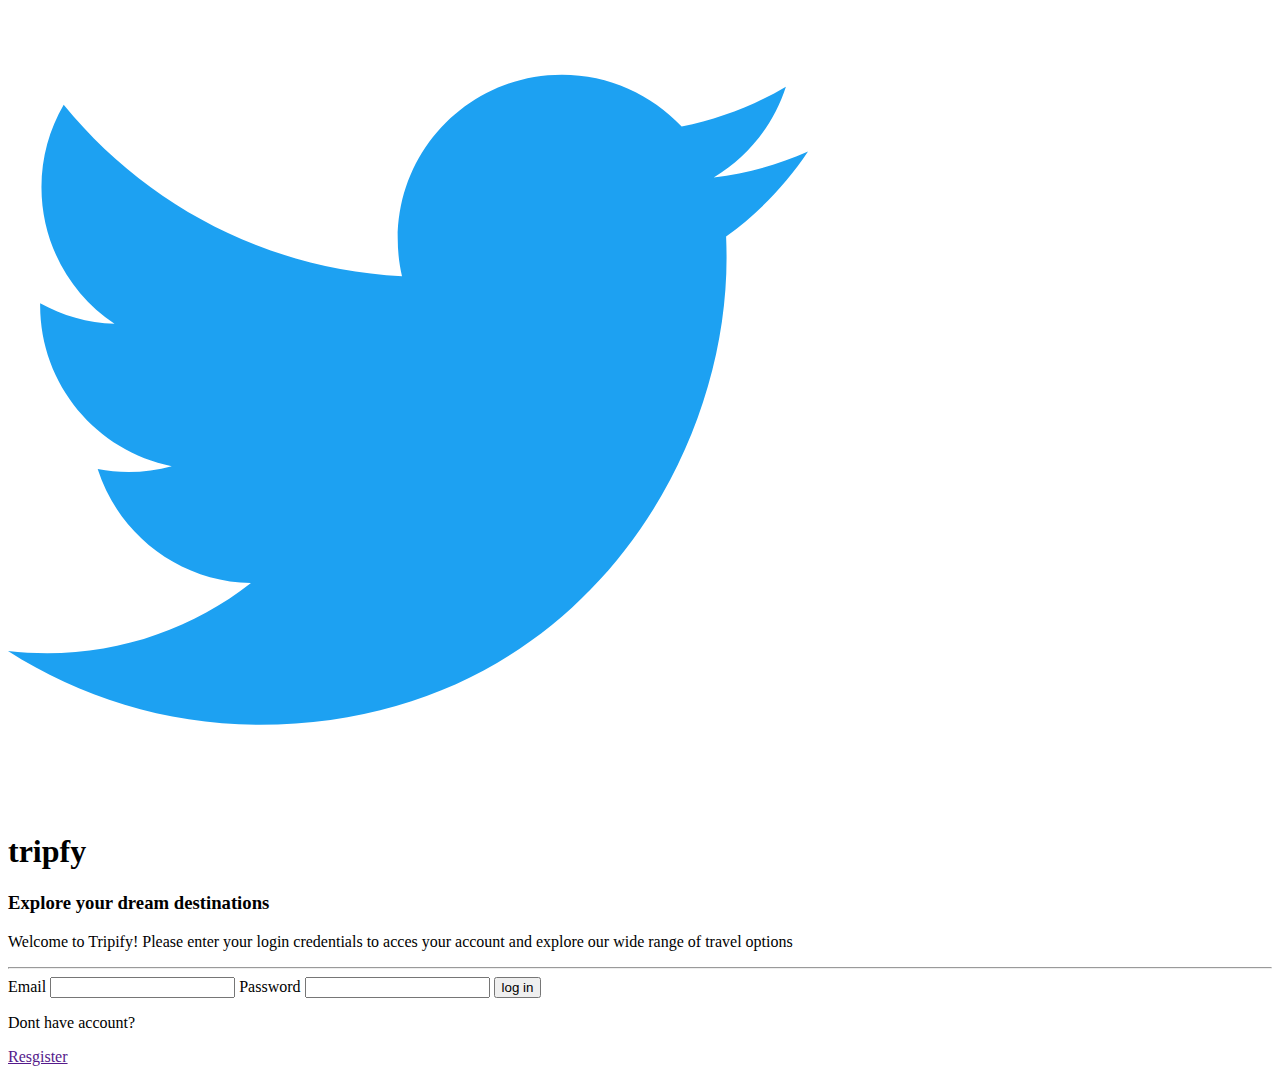
==== pages/login.html @ 29301be3 "estructura HTML terminada" ====
<!DOCTYPE html>
<html lang="en">
<head>
    <meta charset="UTF-8">
    <meta name="viewport" content="width=device-width, initial-scale=1.0">
    <title>login</title>
</head>
<body>
    <header></header>
    <main>
        <!-- logo -->
        <section class="logo">
            <img src="/img/pajaro.svg" alt="pajaro">
        </section>
        <!-- titulo -->
        <section class="titulo">
            <h1>tripfy</h1>
        </section>
        <!-- introduccion -->
        <section class="intro">
            <h3>Explore your dream destinations</h3>
            <p>Welcome to Tripify! Please enter your login credentials to acces your account and explore our wide range of travel options</p>
        </section>
        <hr>
        <!-- formulario -->
        <section class="formulario">
            <form action="">
                <label>Email</label>
                <input type="email" required>
                <label>Password</label>
                <input type="password" required>
                <button>log in</button>
            </form>
            <!-- boton -->
        </section>
    </main>
    <footer>
        <!-- resgister -->
        <section class="resgister">
            <p>Dont have account?</p>
            <a href="">Resgister</a>
        </section>
    </footer>
</body>
</html>
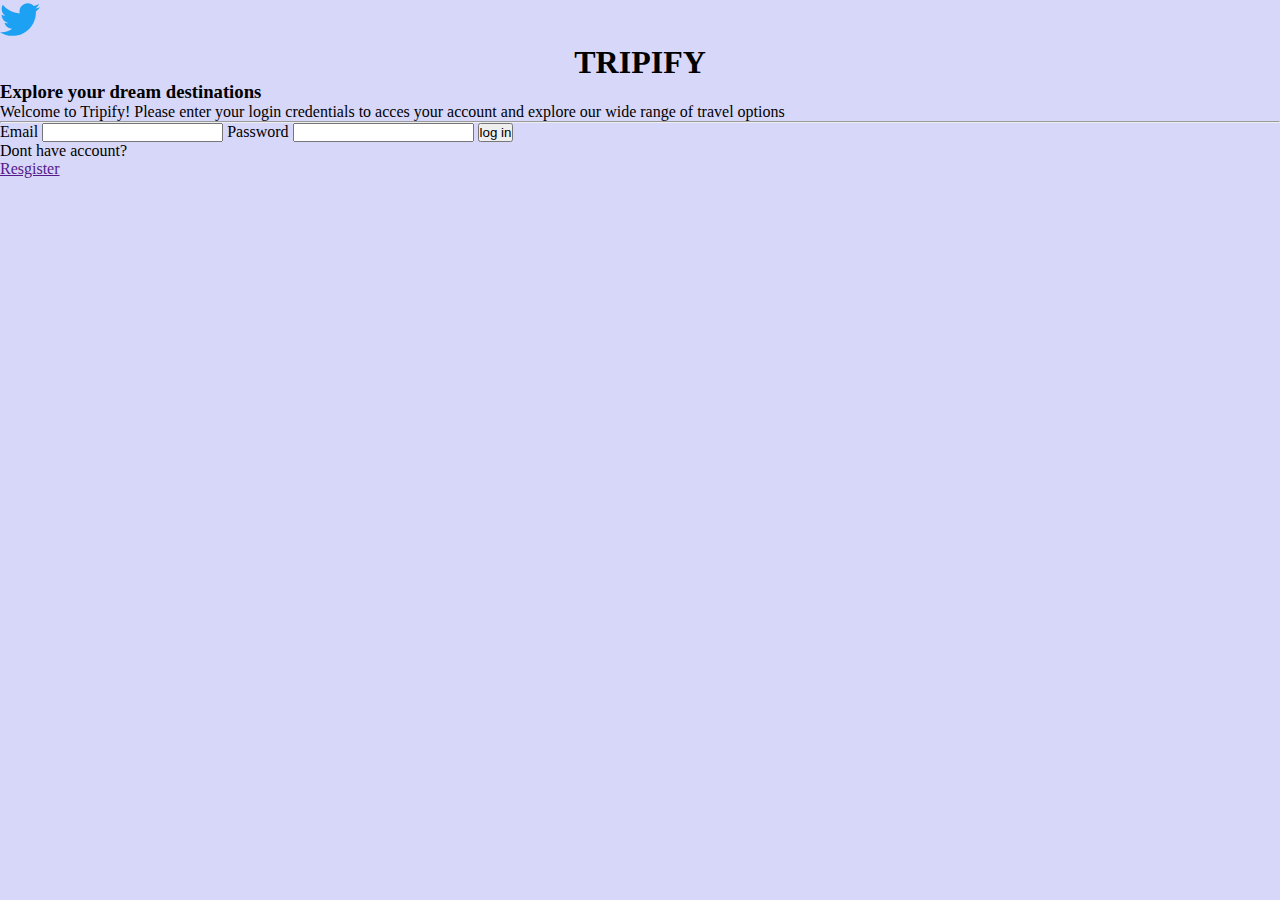
==== commit 42ab81ab: "arregle un error en el html, le di color al body, alinie el titulo y ajuste el logo" ====
--- a/pages/login.html
+++ b/pages/login.html
@@ -4,6 +4,7 @@
     <meta charset="UTF-8">
     <meta name="viewport" content="width=device-width, initial-scale=1.0">
     <title>login</title>
+    <link rel="stylesheet" href="/css/login.css">
 </head>
 <body>
     <header></header>
@@ -14,7 +15,7 @@
         </section>
         <!-- titulo -->
         <section class="titulo">
-            <h1>tripfy</h1>
+            <h1>tripify</h1>
         </section>
         <!-- introduccion -->
         <section class="intro">
--- a/css/login.css
+++ b/css/login.css
@@ -0,0 +1,18 @@
+/* selector universal */
+*{
+    padding: 0;
+    margin: 0;
+}
+/* body */
+body{
+    background-color: #D7D7F9;
+}
+/* logo */
+img{
+    width: 40px;
+}
+/* titulo */
+.titulo{
+    text-align: center;
+    text-transform: uppercase;
+}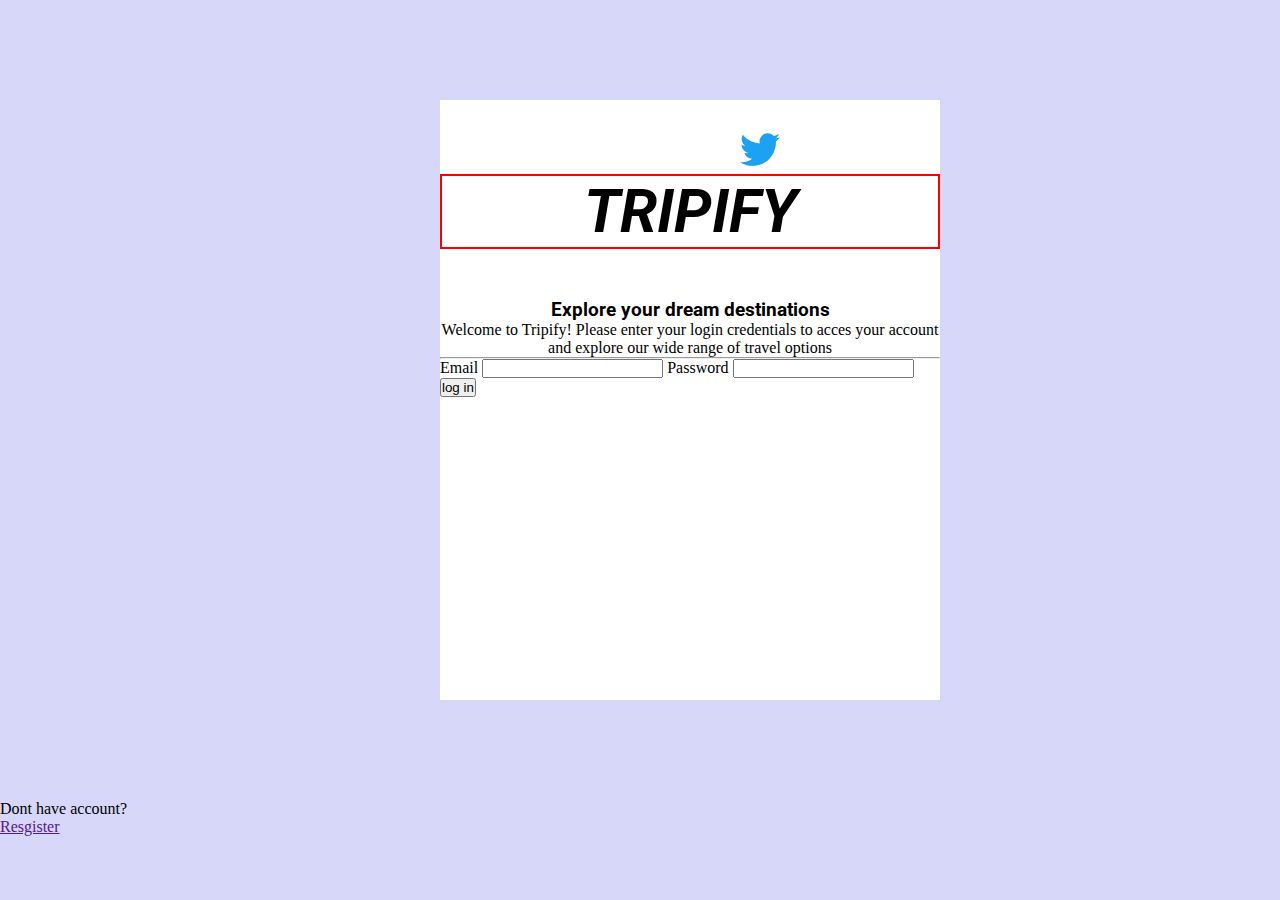
==== commit d99af0c7: "agregue una clase llamada parrafo" ====
--- a/pages/login.html
+++ b/pages/login.html
@@ -20,7 +20,7 @@
         <!-- introduccion -->
         <section class="intro">
             <h3>Explore your dream destinations</h3>
-            <p>Welcome to Tripify! Please enter your login credentials to acces your account and explore our wide range of travel options</p>
+            <p class="parrafo">Welcome to Tripify! Please enter your login credentials to acces your account and explore our wide range of travel options</p>
         </section>
         <hr>
         <!-- formulario -->
--- a/css/login.css
+++ b/css/login.css
@@ -1,3 +1,5 @@
+/* fuentes */
+@import url('https://fonts.googleapis.com/css2?family=Roboto:ital,wght@1,700&display=swap');
 /* selector universal */
 *{
     padding: 0;
@@ -7,12 +9,36 @@
 body{
     background-color: #D7D7F9;
 }
+main{
+    background-color: #ffff;
+    width: 500px;
+    height: 600px;
+    margin-left: 440px;
+    margin-right: 440px;
+    margin-top: 100px;
+    margin-bottom: 100px;
+}
 /* logo */
 img{
     width: 40px;
+    padding-left: 300px;
+    padding-top: 30px;
+
 }
 /* titulo */
 .titulo{
     text-align: center;
     text-transform: uppercase;
+    font-family: "Roboto", sans-serif;
+    font-weight: 700;
+    font-style: italic;
+    font-size: 30px;
+    border: 2px solid red;
+}
+.intro{
+    text-align: center;
+    padding-top: 50px;
+}
+h3{
+    font-family: "Roboto", sans-serif;
 }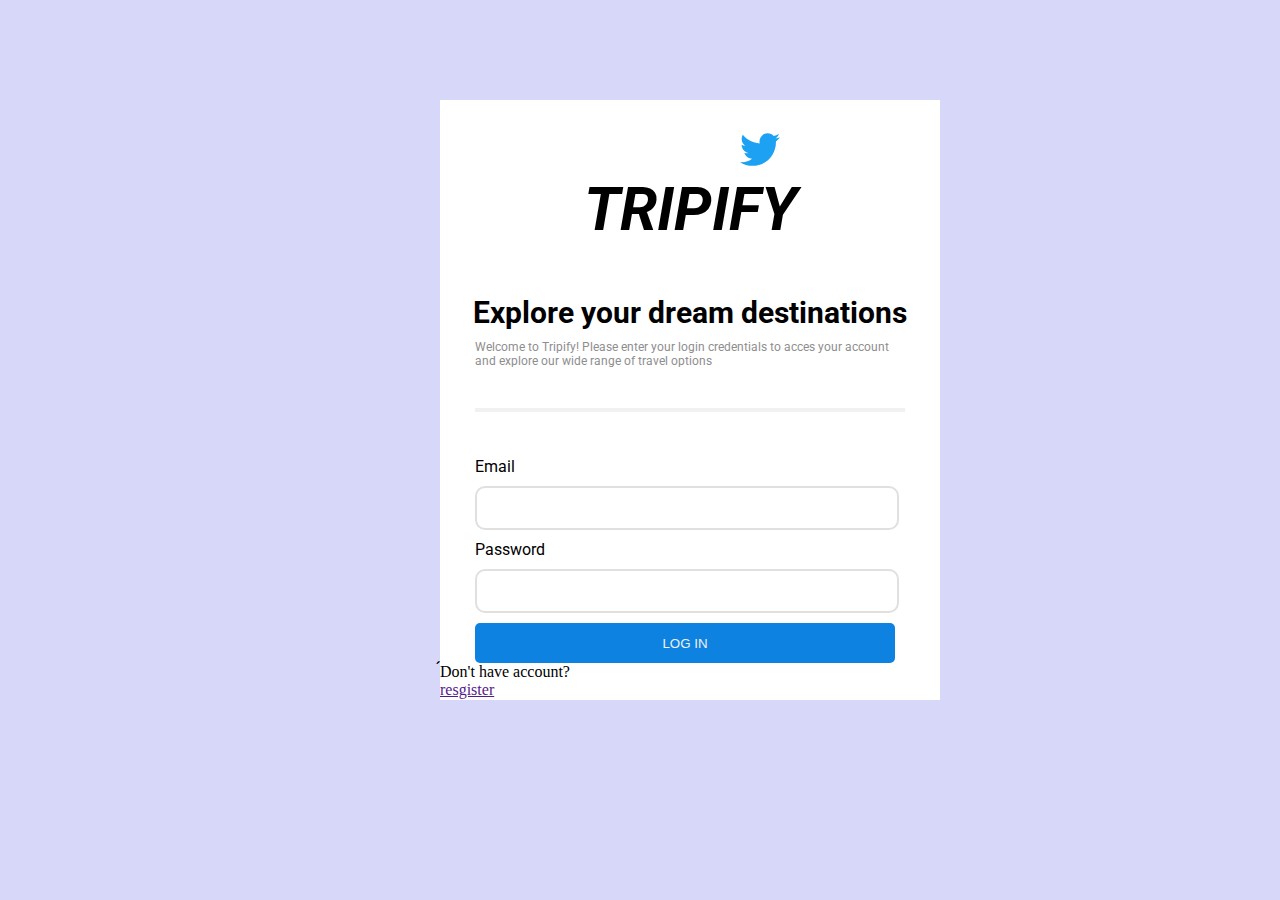
==== commit 64434d8f: "cambie de luigar el section de para registrarse" ====
--- a/pages/login.html
+++ b/pages/login.html
@@ -32,15 +32,13 @@
                 <input type="password" required>
                 <button>log in</button>
             </form>
-            <!-- boton -->
+        </section>
+        <!-- register -->
+        <section class="resgister">
+            <p>́́Don't have account?</p>
+            <a href="">resgister</a>
         </section>
     </main>
-    <footer>
-        <!-- resgister -->
-        <section class="resgister">
-            <p>Dont have account?</p>
-            <a href="">Resgister</a>
-        </section>
-    </footer>
+    <footer></footer>
 </body>
 </html>--- a/css/login.css
+++ b/css/login.css
@@ -1,5 +1,5 @@
 /* fuentes */
-@import url('https://fonts.googleapis.com/css2?family=Roboto:ital,wght@1,700&display=swap');
+@import url('https://fonts.googleapis.com/css2?family=Roboto:ital,wght@0,100;0,300;0,400;0,500;0,700;0,900;1,100;1,300;1,400;1,500;1,700;1,900&display=swap');
 /* selector universal */
 *{
     padding: 0;
@@ -33,12 +33,59 @@
     font-weight: 700;
     font-style: italic;
     font-size: 30px;
-    border: 2px solid red;
 }
+/* introduccion */
 .intro{
     text-align: center;
     padding-top: 50px;
 }
 h3{
     font-family: "Roboto", sans-serif;
-}+    font-size: 30px;
+}
+/* parrafo */
+.parrafo{
+    margin-left:35px;
+    margin-right: 35px;
+    font-family: "Roboto", sans-serif;
+    color: #8E8E8E;
+    font-size: 12px;
+    text-align: left;
+    padding-top: 10px;
+}
+/* hr */
+hr{
+    margin-top: 40px;
+    margin-bottom: 45px;
+    margin-left: 35px;
+    margin-right: 35px;
+    border: 2px solid #F1F1F1;
+}
+/* formulario */
+.formulario{
+    width: 100px;
+    margin-left: 35px;
+    margin-right: 35px;
+}
+input{
+    width: 420px;
+    height: 40px;
+    border-radius: 10px;
+    margin-top: 10px;
+    margin-bottom: 10px;
+    border: 2px solid #E0E0E0;
+}
+label{
+    font-family: "Roboto", sans-serif;
+}
+button{
+    width: 420px;
+    height: 40px;
+    text-transform: uppercase;
+    background-color: #0D82E1;
+    border-radius: 5px;
+    border-color: transparent;
+    cursor: pointer;
+    color: #F1F1F1;
+}
+
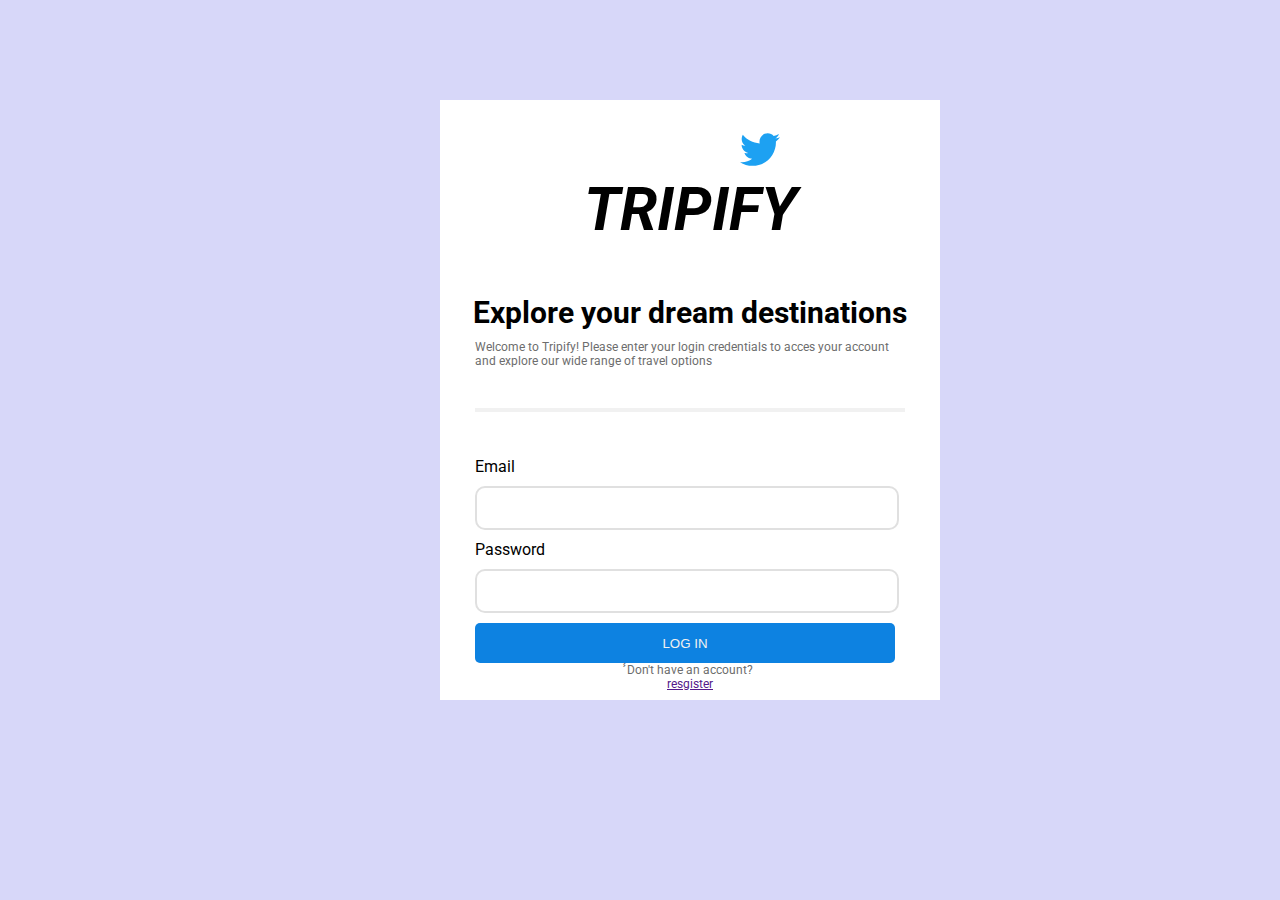
==== commit 0227824a: "cambie un error de ortografia de register" ====
--- a/pages/login.html
+++ b/pages/login.html
@@ -35,7 +35,7 @@
         </section>
         <!-- register -->
         <section class="resgister">
-            <p>́́Don't have account?</p>
+            <p>́́Don't have an account?</p>
             <a href="">resgister</a>
         </section>
     </main>
--- a/css/login.css
+++ b/css/login.css
@@ -48,7 +48,7 @@
     margin-left:35px;
     margin-right: 35px;
     font-family: "Roboto", sans-serif;
-    color: #8E8E8E;
+    color: #6D6D6D  ;
     font-size: 12px;
     text-align: left;
     padding-top: 10px;
@@ -88,4 +88,10 @@
     cursor: pointer;
     color: #F1F1F1;
 }
-
+/* register */
+.resgister{
+    text-align: center;
+    font-family: "Roboto", sans-serif;
+    font-size: 12px;
+    color: #6D6D6D;
+}
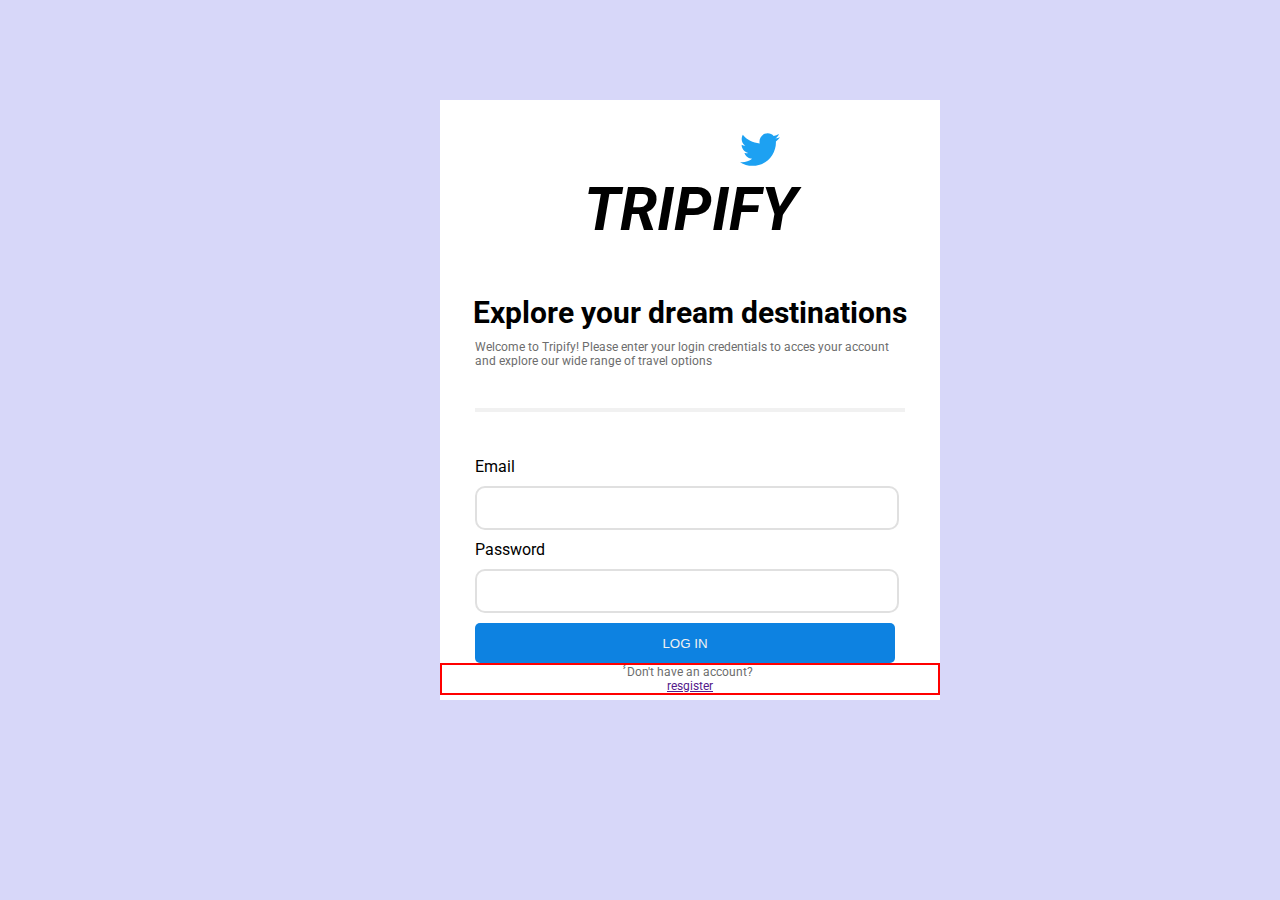
==== commit 1459c634: "agregue una clase dentro del register" ====
--- a/pages/login.html
+++ b/pages/login.html
@@ -35,7 +35,7 @@
         </section>
         <!-- register -->
         <section class="resgister">
-            <p>́́Don't have an account?</p>
+            <p class="pregunta">́́Don't have an account?</p>
             <a href="">resgister</a>
         </section>
     </main>
--- a/css/login.css
+++ b/css/login.css
@@ -94,4 +94,5 @@
     font-family: "Roboto", sans-serif;
     font-size: 12px;
     color: #6D6D6D;
+    border: 2px solid red;
 }
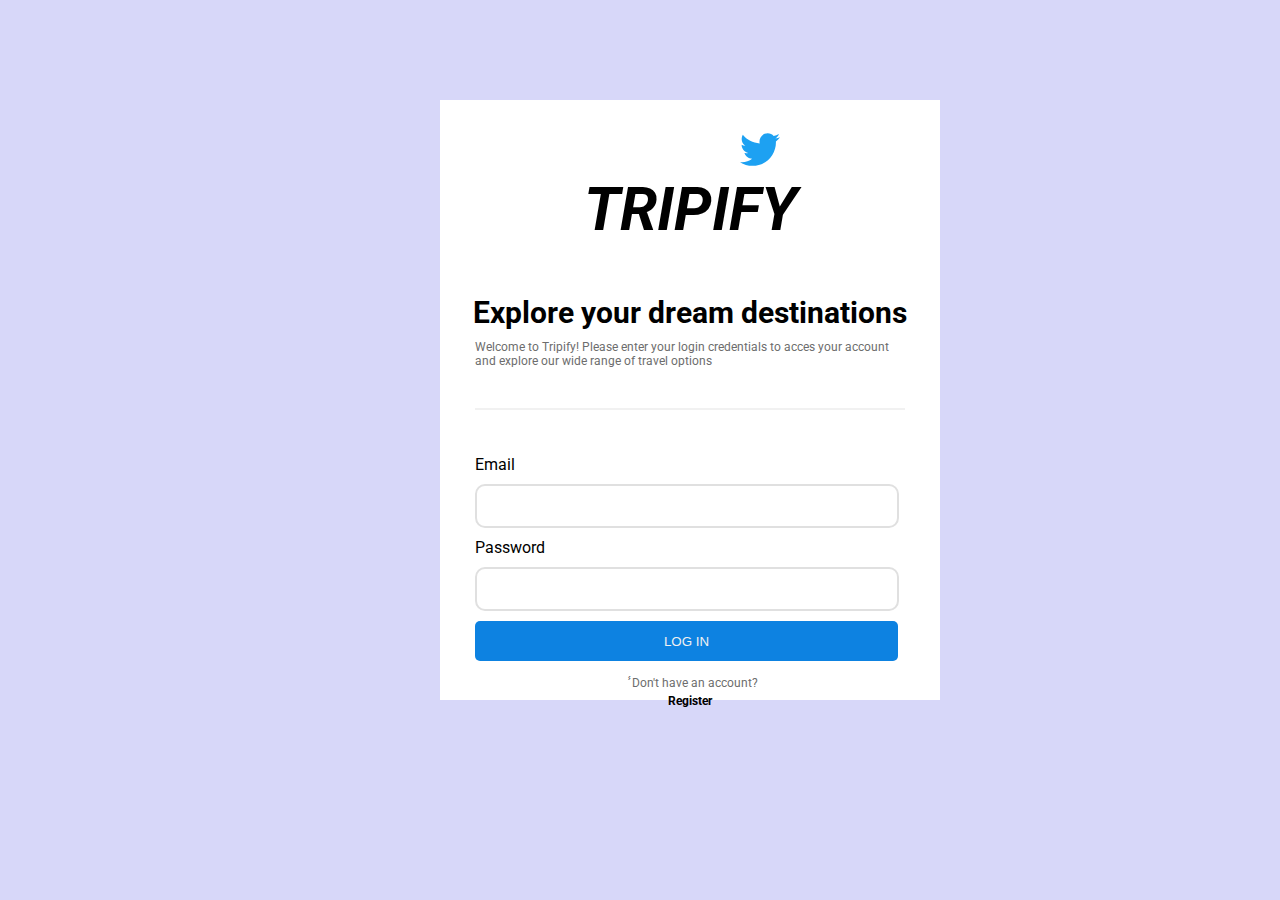
==== commit 1c41e7cf: "estructura de html terminada" ====
--- a/pages/login.html
+++ b/pages/login.html
@@ -36,7 +36,7 @@
         <!-- register -->
         <section class="resgister">
             <p class="pregunta">́́Don't have an account?</p>
-            <a href="">resgister</a>
+            <a href="">Register</a>
         </section>
     </main>
     <footer></footer>
--- a/css/login.css
+++ b/css/login.css
@@ -23,7 +23,6 @@
     width: 40px;
     padding-left: 300px;
     padding-top: 30px;
-
 }
 /* titulo */
 .titulo{
@@ -59,7 +58,7 @@
     margin-bottom: 45px;
     margin-left: 35px;
     margin-right: 35px;
-    border: 2px solid #F1F1F1;
+    border: 1px solid #F1F1F1;
 }
 /* formulario */
 .formulario{
@@ -78,8 +77,9 @@
 label{
     font-family: "Roboto", sans-serif;
 }
+/* button */
 button{
-    width: 420px;
+    width: 423px;
     height: 40px;
     text-transform: uppercase;
     background-color: #0D82E1;
@@ -90,9 +90,23 @@
 }
 /* register */
 .resgister{
+    font-family: "Roboto", sans-serif;
+    text-align: center;
+}
+.pregunta{
     text-align: center;
     font-family: "Roboto", sans-serif;
     font-size: 12px;
     color: #6D6D6D;
-    border: 2px solid red;
+    width: 130px;
+    margin-left: 190px;
+    margin-top: 15px;
+    
 }
+a{
+    text-decoration: none;
+    font-size: 12px;
+    color: black;
+    font-weight: 700;
+    padding-bottom: 30px;
+}
